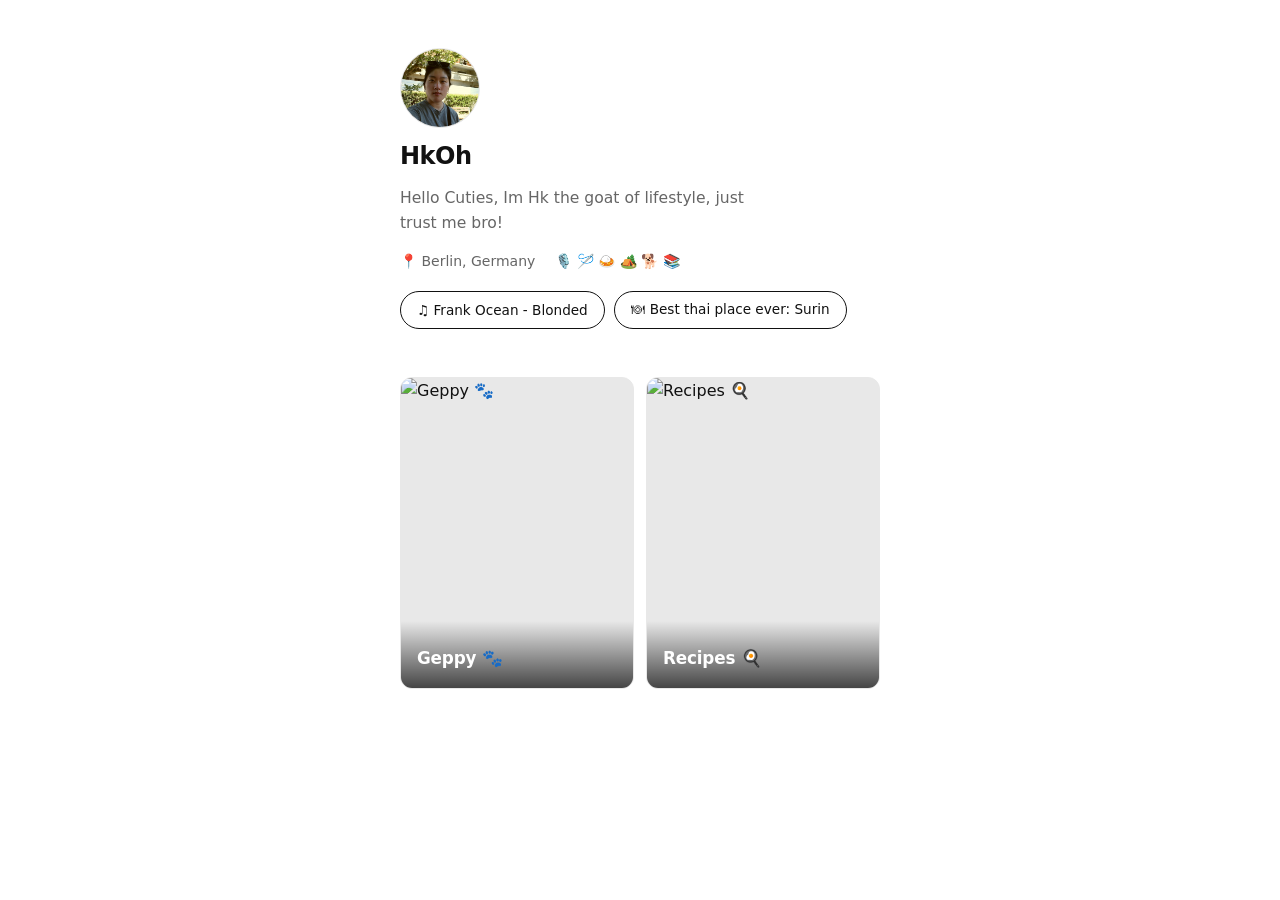
==== index.html @ 13f1b13f "Initial Commit" ====
<!DOCTYPE html>
<html lang="en">
<head>
  <meta charset="UTF-8" />
  <meta name="viewport" content="width=device-width, initial-scale=1.0" />
  <title>Home</title>
  <link rel="stylesheet" href="style.css" />
</head>
<body>
  <main class="profile-page">
    <section class="profile-card">
      <img id="profile-photo" class="profile-photo" src="" alt="Profile photo" />
      <h1 id="profile-name"></h1>
      <p id="profile-bio"></p>
      <div class="profile-meta">
        <span id="profile-location" class="meta-item"></span>
        <span id="profile-activities" class="meta-item"></span>
      </div>
      <div class="profile-actions">
        <button id="music-btn" class="btn-outline" aria-label="Play music preview">
          <span id="music-label"></span>
          <audio id="music-audio"></audio>
        </button>
        <a id="restaurant-link" class="btn-outline" target="_blank" rel="noopener noreferrer"></a>
      </div>
    </section>

    <section class="nav-cards">
      <a id="geppy-card" class="nav-card" href="geppy.html">
        <img id="geppy-img" src="" alt="Geppy" />
        <span class="nav-card-label" id="geppy-label"></span>
      </a>
      <a id="recipes-card" class="nav-card" href="recipes.html">
        <img id="recipes-img" src="" alt="Recipes" />
        <span class="nav-card-label" id="recipes-label"></span>
      </a>
    </section>
  </main>

  <script src="main.js"></script>
</body>
</html>
---- style.css ----
/* =============================================
   RESET & BASE
   ============================================= */
*, *::before, *::after { box-sizing: border-box; margin: 0; padding: 0; }

:root {
  --black: #111111;
  --white: #ffffff;
  --gray-100: #f5f5f5;
  --gray-200: #e8e8e8;
  --gray-400: #aaaaaa;
  --gray-600: #666666;
  --font: 'Inter', system-ui, -apple-system, sans-serif;
  --radius: 12px;
  --radius-sm: 6px;
  --transition: 0.18s ease;
}

html { font-size: 16px; -webkit-text-size-adjust: 100%; }

body {
  font-family: var(--font);
  background: var(--white);
  color: var(--black);
  line-height: 1.6;
  min-height: 100vh;
}

img { display: block; width: 100%; height: auto; }

a { color: inherit; text-decoration: none; }

/* =============================================
   PROFILE PAGE
   ============================================= */
.profile-page {
  max-width: 520px;
  margin: 0 auto;
  padding: 3rem 1.25rem 4rem;
  display: flex;
  flex-direction: column;
  gap: 3rem;
}

.profile-card {
  display: flex;
  flex-direction: column;
  align-items: flex-start;
  gap: 0.9rem;
}

.profile-photo {
  width: 80px;
  height: 80px;
  border-radius: 50%;
  object-fit: cover;
  background: var(--gray-200);
  border: 1.5px solid var(--gray-200);
}

.profile-card h1 {
  font-size: 1.5rem;
  font-weight: 600;
  letter-spacing: -0.02em;
  line-height: 1.2;
}

.profile-card p {
  font-size: 0.975rem;
  color: var(--gray-600);
  max-width: 380px;
}

.profile-meta {
  display: flex;
  flex-wrap: wrap;
  gap: 0.5rem 1.25rem;
  font-size: 0.875rem;
  color: var(--gray-600);
}

.meta-item { display: flex; align-items: center; gap: 0.35rem; }

.profile-actions {
  display: flex;
  flex-wrap: wrap;
  gap: 0.6rem;
  margin-top: 0.25rem;
}

.btn-outline {
  display: inline-flex;
  align-items: center;
  gap: 0.4rem;
  padding: 0.45rem 1rem;
  border: 1.5px solid var(--black);
  border-radius: 2rem;
  font-size: 0.85rem;
  font-family: var(--font);
  font-weight: 500;
  background: transparent;
  color: var(--black);
  cursor: pointer;
  transition: background var(--transition), color var(--transition);
  text-decoration: none;
}
.btn-outline:hover { background: var(--black); color: var(--white); }
.btn-outline.playing { background: var(--black); color: var(--white); }

/* =============================================
   NAV CARDS (index page bottom section)
   ============================================= */
.nav-cards {
  display: grid;
  grid-template-columns: 1fr 1fr;
  gap: 0.75rem;
}

.nav-card {
  position: relative;
  border-radius: var(--radius);
  overflow: hidden;
  aspect-ratio: 3 / 4;
  background: var(--gray-200);
  border: 1.5px solid var(--gray-200);
  transition: transform var(--transition), border-color var(--transition);
  display: block;
}
.nav-card:hover { transform: translateY(-2px); border-color: var(--black); }

.nav-card img {
  width: 100%;
  height: 100%;
  object-fit: cover;
  transition: transform 0.3s ease;
}
.nav-card:hover img { transform: scale(1.03); }

.nav-card-label {
  position: absolute;
  bottom: 0; left: 0; right: 0;
  padding: 1.5rem 1rem 1rem;
  background: linear-gradient(to top, rgba(0,0,0,0.7) 0%, transparent 100%);
  color: var(--white);
  font-size: 1.05rem;
  font-weight: 600;
  letter-spacing: -0.01em;
}

/* =============================================
   PAGE HEADER (geppy + recipes pages)
   ============================================= */
.page-header {
  position: sticky;
  top: 0;
  z-index: 10;
  background: rgba(255,255,255,0.92);
  backdrop-filter: blur(8px);
  -webkit-backdrop-filter: blur(8px);
  border-bottom: 1px solid var(--gray-200);
  display: flex;
  align-items: center;
  gap: 1rem;
  padding: 1rem 1.25rem;
}

.page-header h2 {
  font-size: 1rem;
  font-weight: 600;
  letter-spacing: -0.01em;
}

.back-link {
  font-size: 0.875rem;
  color: var(--gray-600);
  transition: color var(--transition);
  white-space: nowrap;
}
.back-link:hover { color: var(--black); }

/* =============================================
   GEPPY MASONRY GRID
   ============================================= */
.gallery-page {
  padding: 1.25rem;
}

.masonry-grid {
  columns: 2;
  column-gap: 0.6rem;
}

.masonry-item {
  break-inside: avoid;
  margin-bottom: 0.6rem;
  cursor: pointer;
  border-radius: var(--radius-sm);
  overflow: hidden;
  background: var(--gray-100);
  border: 1px solid var(--gray-200);
  transition: transform var(--transition);
  position: relative;
}
.masonry-item:hover { transform: scale(1.015); }

.masonry-item img {
  width: 100%;
  height: auto;
  display: block;
}

.masonry-item-info {
  padding: 0.5rem 0.6rem 0.6rem;
  display: flex;
  flex-direction: column;
  gap: 0.1rem;
}

.masonry-item-location {
  font-size: 0.75rem;
  color: var(--gray-600);
}

.masonry-item-date {
  font-size: 0.7rem;
  color: var(--gray-400);
}

/* =============================================
   LIGHTBOX
   ============================================= */
.lightbox {
  display: none;
  position: fixed;
  inset: 0;
  z-index: 100;
  background: rgba(10,10,10,0.92);
  align-items: center;
  justify-content: center;
  padding: 1.25rem;
}
.lightbox.open { display: flex; }

.lightbox-close {
  position: absolute;
  top: 1rem; right: 1.25rem;
  background: transparent;
  border: none;
  color: rgba(255,255,255,0.7);
  font-size: 1.4rem;
  cursor: pointer;
  line-height: 1;
  padding: 0.25rem;
  transition: color var(--transition);
}
.lightbox-close:hover { color: var(--white); }

.lightbox-inner {
  max-width: 680px;
  width: 100%;
  display: flex;
  flex-direction: column;
  gap: 0.75rem;
}

.lightbox-inner img {
  border-radius: var(--radius-sm);
  max-height: 78vh;
  width: 100%;
  object-fit: contain;
  background: #1a1a1a;
}

.lightbox-info {
  display: flex;
  justify-content: space-between;
  align-items: flex-end;
  gap: 1rem;
}

.lightbox-info span {
  font-size: 0.85rem;
  color: rgba(255,255,255,0.65);
}

/* =============================================
   RECIPES GRID
   ============================================= */
.recipes-page {
  padding: 1.25rem;
}

.recipe-grid {
  display: grid;
  grid-template-columns: repeat(auto-fill, minmax(160px, 1fr));
  gap: 0.75rem;
}

.recipe-card {
  cursor: pointer;
  border-radius: var(--radius);
  overflow: hidden;
  border: 1.5px solid var(--gray-200);
  background: var(--white);
  transition: transform var(--transition), border-color var(--transition);
}
.recipe-card:hover { transform: translateY(-2px); border-color: var(--black); }

.recipe-card-thumb {
  aspect-ratio: 4 / 3;
  overflow: hidden;
  background: var(--gray-100);
}

.recipe-card-thumb img {
  width: 100%;
  height: 100%;
  object-fit: cover;
  transition: transform 0.3s ease;
}
.recipe-card:hover .recipe-card-thumb img { transform: scale(1.04); }

.recipe-card-body {
  padding: 0.65rem 0.75rem 0.75rem;
}

.recipe-card-title {
  font-size: 0.875rem;
  font-weight: 600;
  line-height: 1.3;
  letter-spacing: -0.01em;
}

.recipe-card-tags {
  display: flex;
  flex-wrap: wrap;
  gap: 0.3rem;
  margin-top: 0.4rem;
}

.tag {
  font-size: 0.7rem;
  padding: 0.15rem 0.45rem;
  border: 1px solid var(--gray-200);
  border-radius: 2rem;
  color: var(--gray-600);
  background: var(--gray-100);
}

/* =============================================
   RECIPE MODAL
   ============================================= */
.recipe-modal-inner {
  max-width: 720px;
  width: 100%;
  max-height: 90vh;
  overflow-y: auto;
  background: var(--white);
  border-radius: var(--radius);
  display: flex;
  flex-direction: column;
}

.recipe-modal-inner img {
  width: 100%;
  aspect-ratio: 16 / 7;
  object-fit: cover;
  flex-shrink: 0;
}

.recipe-modal-content {
  padding: 1.5rem;
  display: flex;
  flex-direction: column;
  gap: 0.9rem;
}

.recipe-modal-content h2 {
  font-size: 1.4rem;
  font-weight: 700;
  letter-spacing: -0.02em;
  line-height: 1.2;
}

.modal-description {
  font-size: 0.9rem;
  color: var(--gray-600);
  line-height: 1.6;
}

.recipe-tags { display: flex; flex-wrap: wrap; gap: 0.35rem; }

.recipe-columns {
  display: grid;
  grid-template-columns: 1fr 1.6fr;
  gap: 1.5rem;
  margin-top: 0.25rem;
}

.recipe-columns h3 {
  font-size: 0.75rem;
  font-weight: 600;
  text-transform: uppercase;
  letter-spacing: 0.08em;
  color: var(--gray-400);
  margin-bottom: 0.6rem;
}

.recipe-columns ul,
.recipe-columns ol {
  padding-left: 1.1rem;
  display: flex;
  flex-direction: column;
  gap: 0.35rem;
  font-size: 0.875rem;
  color: var(--gray-600);
}

.recipe-columns li { line-height: 1.5; }

/* =============================================
   RESPONSIVE
   ============================================= */
@media (min-width: 640px) {
  .masonry-grid { columns: 3; }
  .recipe-grid { grid-template-columns: repeat(auto-fill, minmax(200px, 1fr)); }
}

@media (min-width: 1024px) {
  .masonry-grid { columns: 4; }
  .recipe-grid { grid-template-columns: repeat(auto-fill, minmax(220px, 1fr)); }
}

@media (max-width: 480px) {
  .nav-cards { grid-template-columns: 1fr 1fr; gap: 0.5rem; }
  .recipe-columns { grid-template-columns: 1fr; }
  .profile-page { padding: 2rem 1rem 3rem; }
}
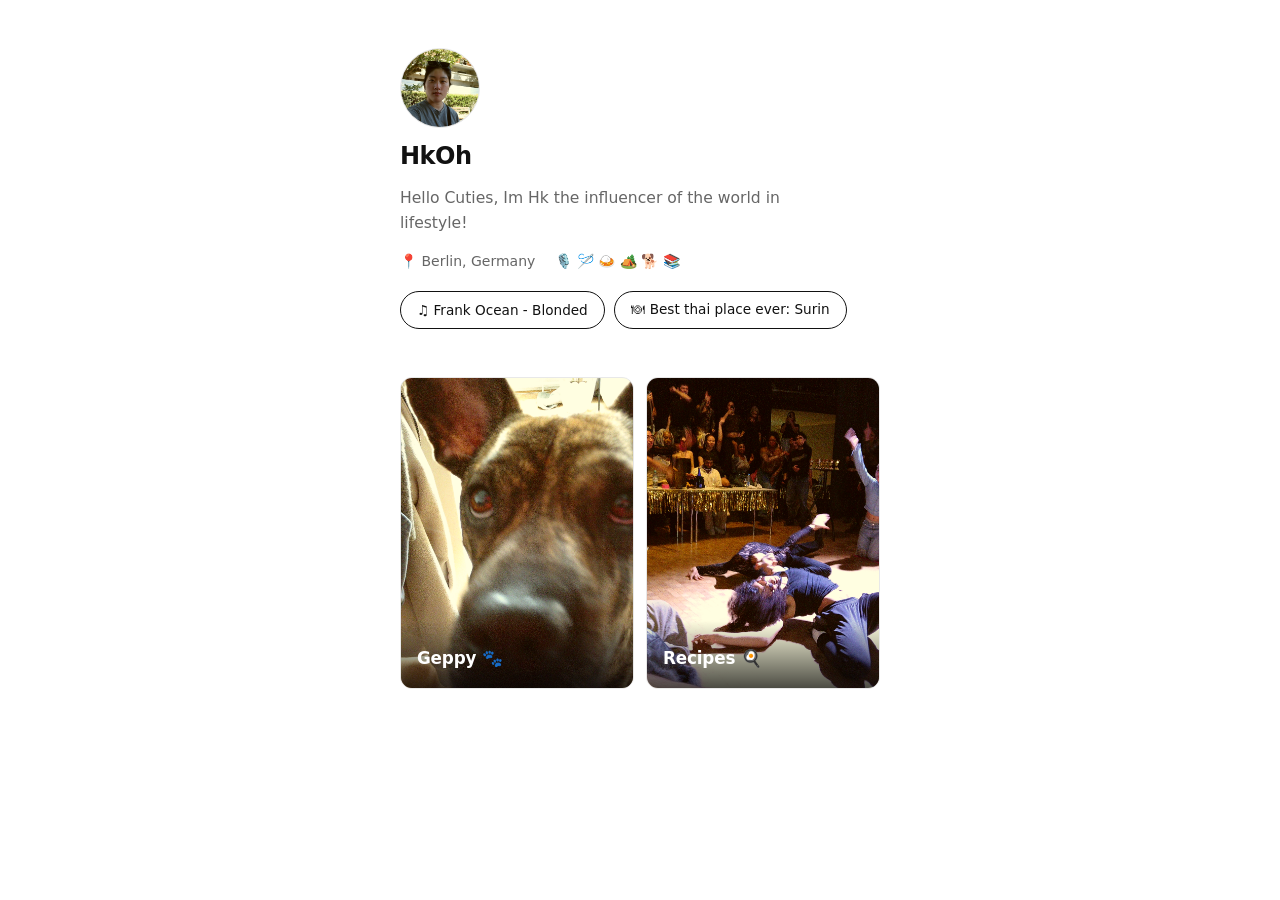
==== commit 8d16c395: "Add favicon, change text" ====
--- a/index.html
+++ b/index.html
@@ -3,8 +3,9 @@
 <head>
   <meta charset="UTF-8" />
   <meta name="viewport" content="width=device-width, initial-scale=1.0" />
-  <title>Home</title>
+  <title>HkOh</title>
   <link rel="stylesheet" href="style.css" />
+  <link rel="icon" type="image/svg" href="data/favicon.svg">
 </head>
 <body>
   <main class="profile-page">
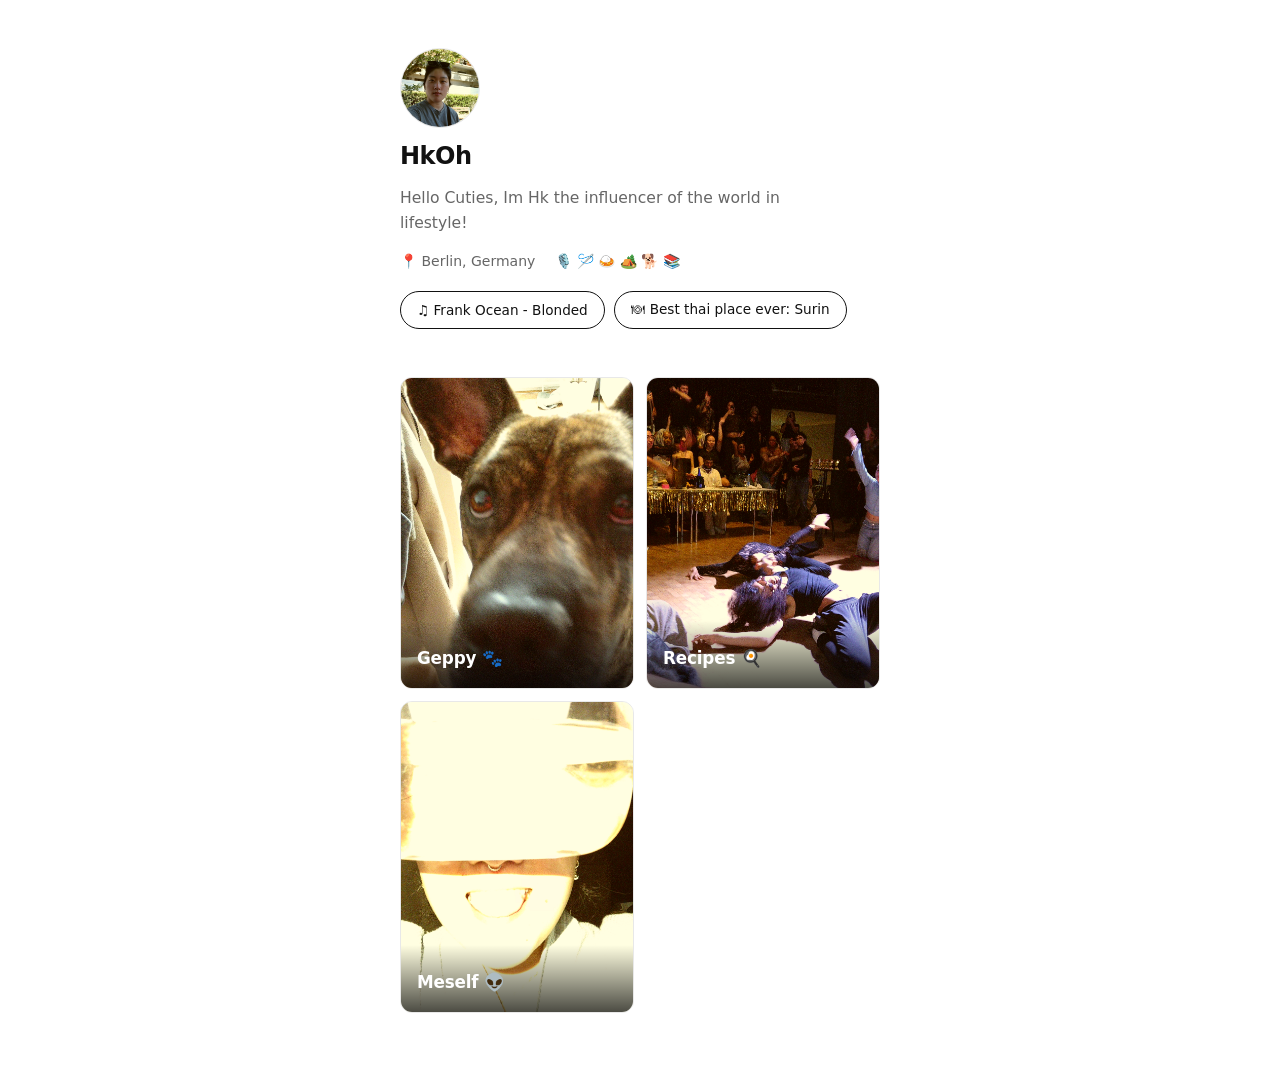
==== commit d4146187: "new folder Meself" ====
--- a/index.html
+++ b/index.html
@@ -35,6 +35,10 @@
         <img id="recipes-img" src="" alt="Recipes" />
         <span class="nav-card-label" id="recipes-label"></span>
       </a>
+        <a id="meself-card" class="nav-card" href="meself.html">
+        <img id="meself-img" src="" alt="Meself" />
+        <span class="nav-card-label" id="meself-label"></span>
+      </a>
     </section>
   </main>
 
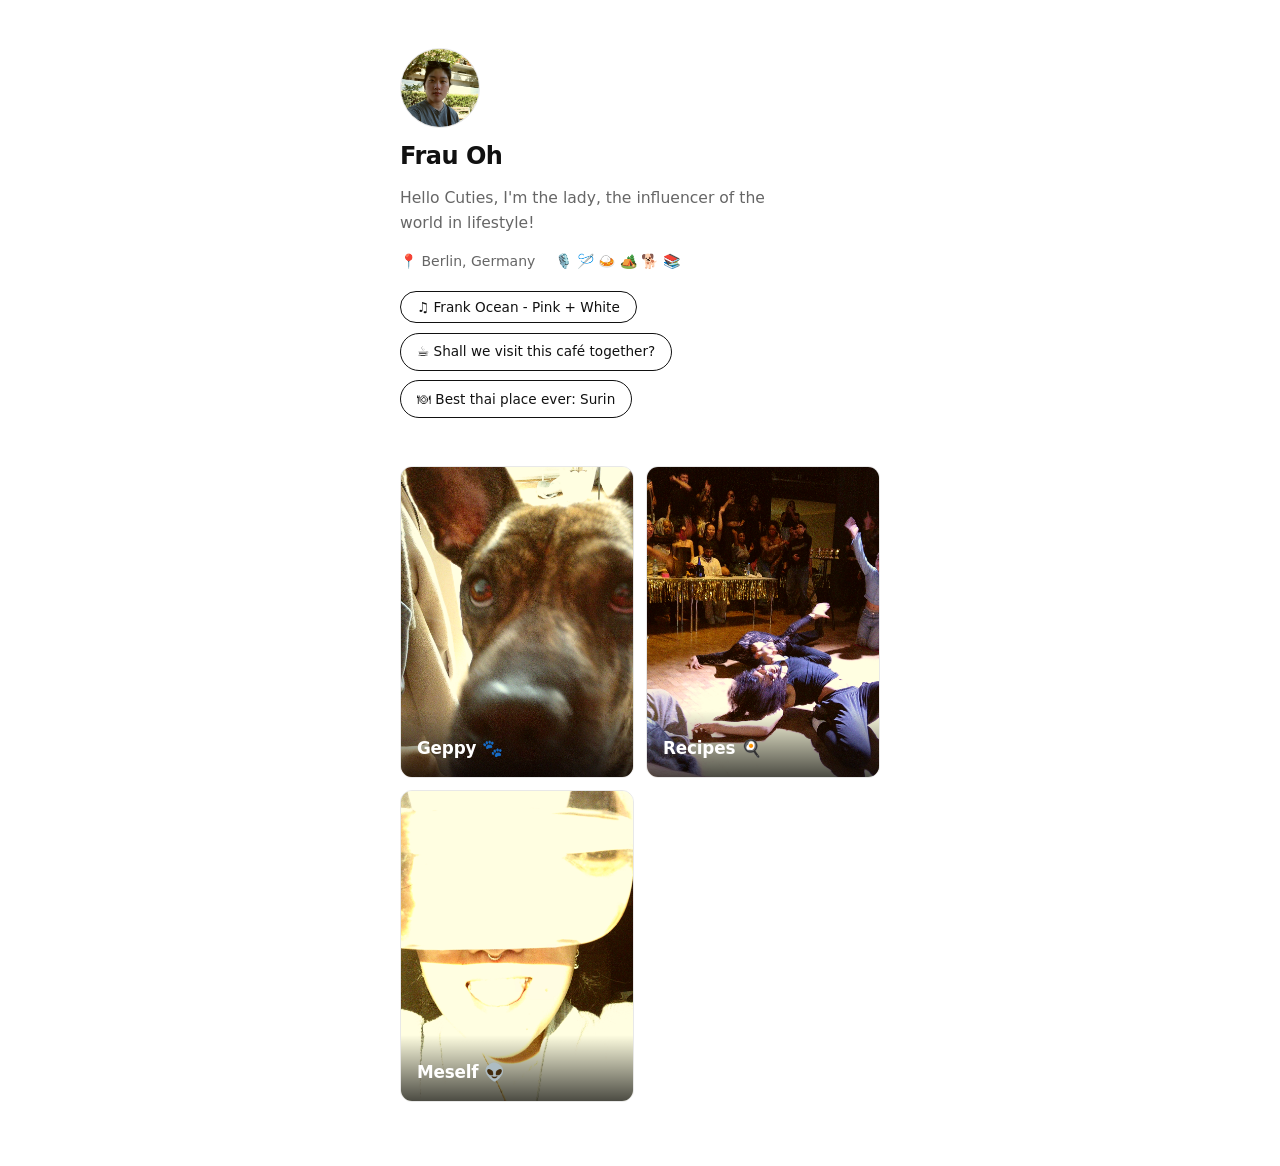
==== commit 03195038: "new banner" ====
--- a/index.html
+++ b/index.html
@@ -22,6 +22,7 @@
           <span id="music-label"></span>
           <audio id="music-audio"></audio>
         </button>
+        <a id="cafe-link" class="btn-outline" target="_blank" rel="noopener noreferrer"></a>
         <a id="restaurant-link" class="btn-outline" target="_blank" rel="noopener noreferrer"></a>
       </div>
     </section>
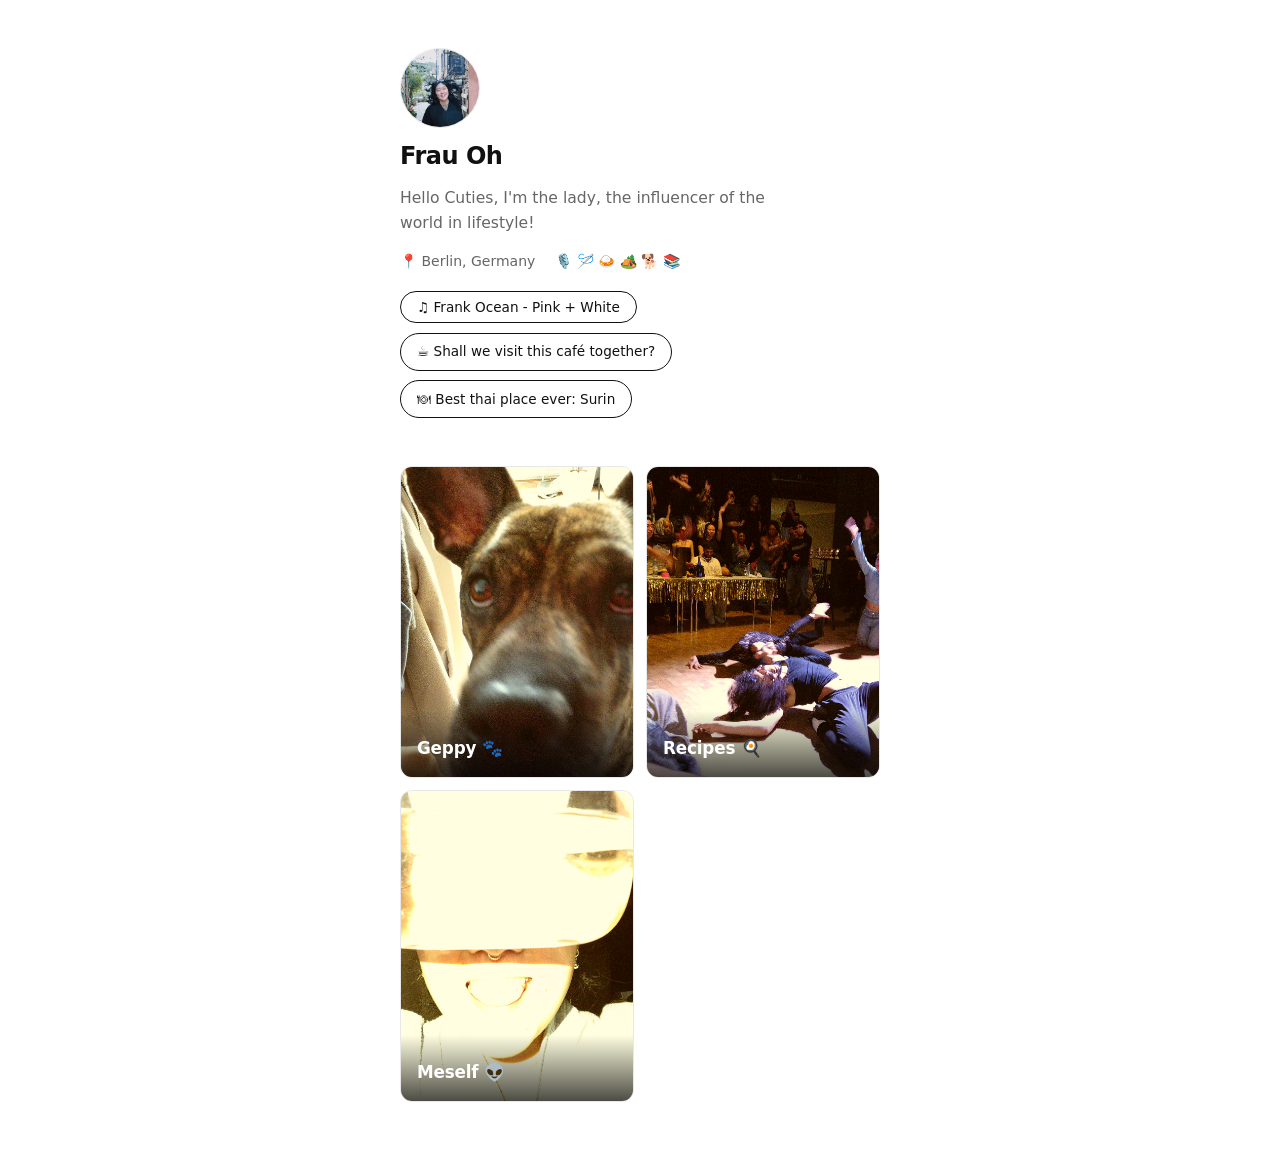
==== commit 210c73bd: "new tab name" ====
--- a/index.html
+++ b/index.html
@@ -3,7 +3,7 @@
 <head>
   <meta charset="UTF-8" />
   <meta name="viewport" content="width=device-width, initial-scale=1.0" />
-  <title>HkOh</title>
+  <title>Frau Oh</title>
   <link rel="stylesheet" href="style.css" />
   <link rel="icon" type="image/svg" href="data/favicon.svg">
 </head>
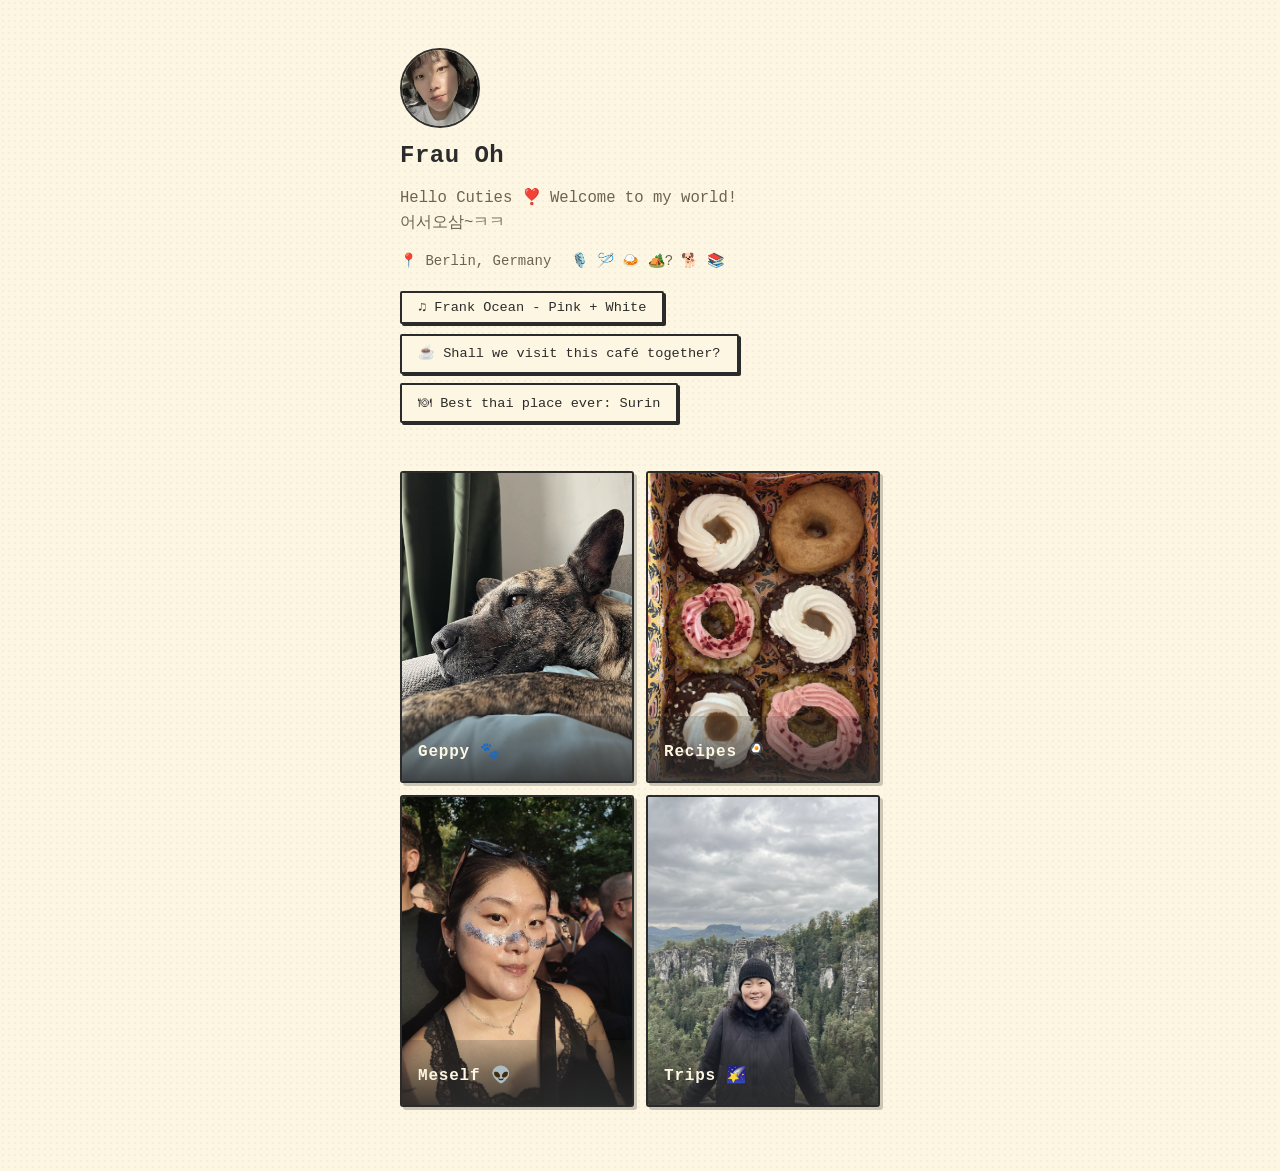
==== commit e33c1440: "back button" ====
--- a/index.html
+++ b/index.html
@@ -40,6 +40,10 @@
         <img id="meself-img" src="" alt="Meself" />
         <span class="nav-card-label" id="meself-label"></span>
       </a>
+        <a id="trips-card" class="nav-card" href="trips.html">
+        <img id="trips-img" src="" alt="Trips" />
+        <span class="nav-card-label" id="trips-label"></span>
+      </a>
     </section>
   </main>
 
--- a/style.css
+++ b/style.css
@@ -3,17 +3,29 @@
    ============================================= */
 *, *::before, *::after { box-sizing: border-box; margin: 0; padding: 0; }
 
+/* =============================================
+   RETRO THEME VARIABLES
+   ============================================= */
 :root {
-  --black: #111111;
-  --white: #ffffff;
-  --gray-100: #f5f5f5;
-  --gray-200: #e8e8e8;
-  --gray-400: #aaaaaa;
-  --gray-600: #666666;
-  --font: 'Inter', system-ui, -apple-system, sans-serif;
-  --radius: 12px;
-  --radius-sm: 6px;
-  --transition: 0.18s ease;
+  --black: #2b2b2b;
+  --white: #fdf6e3;
+
+  --gray-100: #f4ecd8;
+  --gray-200: #e6dcc6;
+  --gray-400: #b7a98a;
+  --gray-600: #6e6251;
+
+  --yellow: #f4c430;
+  --blue: #3a4f7a;
+  --red: #c44536;
+  --green: #6a8f5b;
+
+  --font: 'IBM Plex Sans', 'Courier New', monospace;
+
+  --radius: 6px;
+  --radius-sm: 3px;
+
+  --transition: 0.15s ease;
 }
 
 html { font-size: 16px; -webkit-text-size-adjust: 100%; }
@@ -24,9 +36,23 @@
   color: var(--black);
   line-height: 1.6;
   min-height: 100vh;
-}
-
-img { display: block; width: 100%; height: auto; }
+
+  /* subtle paper texture */
+  background-image: radial-gradient(rgba(0,0,0,0.03) 1px, transparent 1px);
+  background-size: 6px 6px;
+}
+
+h1, h2, h3 {
+  font-family: 'Courier New', monospace;
+  letter-spacing: 0.02em;
+}
+
+img {
+  display: block;
+  width: 100%;
+  height: auto;
+  filter: sepia(0.15) contrast(0.95) saturate(0.85);
+}
 
 a { color: inherit; text-decoration: none; }
 
@@ -40,6 +66,10 @@
   display: flex;
   flex-direction: column;
   gap: 3rem;
+}
+
+#profile-bio {
+  white-space: pre-line;
 }
 
 .profile-card {
@@ -55,13 +85,12 @@
   border-radius: 50%;
   object-fit: cover;
   background: var(--gray-200);
-  border: 1.5px solid var(--gray-200);
+  border: 2px solid var(--black);
 }
 
 .profile-card h1 {
   font-size: 1.5rem;
   font-weight: 600;
-  letter-spacing: -0.02em;
   line-height: 1.2;
 }
 
@@ -88,27 +117,45 @@
   margin-top: 0.25rem;
 }
 
+/* =============================================
+   BUTTONS (RETRO STYLE)
+   ============================================= */
 .btn-outline {
   display: inline-flex;
   align-items: center;
   gap: 0.4rem;
   padding: 0.45rem 1rem;
-  border: 1.5px solid var(--black);
-  border-radius: 2rem;
+
+  border: 2px solid var(--black);
+  border-radius: 2px;
+
   font-size: 0.85rem;
   font-family: var(--font);
   font-weight: 500;
-  background: transparent;
+
+  background: var(--white);
   color: var(--black);
+
   cursor: pointer;
-  transition: background var(--transition), color var(--transition);
-  text-decoration: none;
-}
-.btn-outline:hover { background: var(--black); color: var(--white); }
-.btn-outline.playing { background: var(--black); color: var(--white); }
-
-/* =============================================
-   NAV CARDS (index page bottom section)
+
+  box-shadow: 2px 2px 0 var(--black);
+  transition: all var(--transition);
+}
+
+.btn-outline:hover {
+  background: var(--yellow);
+  color: var(--black);
+  transform: translate(1px, 1px);
+  box-shadow: 1px 1px 0 var(--black);
+}
+
+.btn-outline.playing {
+  background: var(--black);
+  color: var(--white);
+}
+
+/* =============================================
+   NAV CARDS
    ============================================= */
 .nav-cards {
   display: grid;
@@ -118,46 +165,57 @@
 
 .nav-card {
   position: relative;
-  border-radius: var(--radius);
+  border-radius: var(--radius-sm);
   overflow: hidden;
   aspect-ratio: 3 / 4;
+
   background: var(--gray-200);
-  border: 1.5px solid var(--gray-200);
-  transition: transform var(--transition), border-color var(--transition);
-  display: block;
-}
-.nav-card:hover { transform: translateY(-2px); border-color: var(--black); }
+  border: 2px solid var(--black);
+  box-shadow: 3px 3px 0 rgba(0,0,0,0.2);
+
+  transition: all var(--transition);
+}
+
+.nav-card:hover {
+  transform: translate(2px, 2px);
+  box-shadow: 1px 1px 0 rgba(0,0,0,0.25);
+}
 
 .nav-card img {
   width: 100%;
   height: 100%;
   object-fit: cover;
-  transition: transform 0.3s ease;
-}
-.nav-card:hover img { transform: scale(1.03); }
+}
 
 .nav-card-label {
   position: absolute;
   bottom: 0; left: 0; right: 0;
   padding: 1.5rem 1rem 1rem;
-  background: linear-gradient(to top, rgba(0,0,0,0.7) 0%, transparent 100%);
+
+  font-family: 'Courier New', monospace;
+  font-weight: 700;
+  letter-spacing: 0.05em;
+
+  background: linear-gradient(
+    to top,
+    rgba(43,43,43,0.85),
+    rgba(43,43,43,0.2)
+  );
+
   color: var(--white);
-  font-size: 1.05rem;
-  font-weight: 600;
-  letter-spacing: -0.01em;
-}
-
-/* =============================================
-   PAGE HEADER (geppy + recipes pages)
+}
+
+/* =============================================
+   PAGE HEADER
    ============================================= */
 .page-header {
   position: sticky;
   top: 0;
   z-index: 10;
-  background: rgba(255,255,255,0.92);
-  backdrop-filter: blur(8px);
-  -webkit-backdrop-filter: blur(8px);
-  border-bottom: 1px solid var(--gray-200);
+
+  background: var(--gray-200);
+  border-bottom: 2px solid var(--black);
+
   display: flex;
   align-items: center;
   gap: 1rem;
@@ -167,23 +225,18 @@
 .page-header h2 {
   font-size: 1rem;
   font-weight: 600;
-  letter-spacing: -0.01em;
 }
 
 .back-link {
   font-size: 0.875rem;
   color: var(--gray-600);
-  transition: color var(--transition);
-  white-space: nowrap;
 }
 .back-link:hover { color: var(--black); }
 
 /* =============================================
-   GEPPY MASONRY GRID
-   ============================================= */
-.gallery-page {
-  padding: 1.25rem;
-}
+   MASONRY GRID
+   ============================================= */
+.gallery-page { padding: 1.25rem; }
 
 .masonry-grid {
   columns: 2;
@@ -193,27 +246,23 @@
 .masonry-item {
   break-inside: avoid;
   margin-bottom: 0.6rem;
-  cursor: pointer;
+
   border-radius: var(--radius-sm);
   overflow: hidden;
+
   background: var(--gray-100);
-  border: 1px solid var(--gray-200);
+  border: 2px solid var(--black);
+  box-shadow: 3px 3px 0 rgba(0,0,0,0.2);
+
   transition: transform var(--transition);
-  position: relative;
-}
-.masonry-item:hover { transform: scale(1.015); }
-
-.masonry-item img {
-  width: 100%;
-  height: auto;
-  display: block;
+}
+
+.masonry-item:hover {
+  transform: translate(2px, 2px);
 }
 
 .masonry-item-info {
-  padding: 0.5rem 0.6rem 0.6rem;
-  display: flex;
-  flex-direction: column;
-  gap: 0.1rem;
+  padding: 0.5rem 0.6rem;
 }
 
 .masonry-item-location {
@@ -234,7 +283,7 @@
   position: fixed;
   inset: 0;
   z-index: 100;
-  background: rgba(10,10,10,0.92);
+  background: rgba(20,20,20,0.95);
   align-items: center;
   justify-content: center;
   padding: 1.25rem;
@@ -244,51 +293,36 @@
 .lightbox-close {
   position: absolute;
   top: 1rem; right: 1.25rem;
-  background: transparent;
+  background: none;
   border: none;
-  color: rgba(255,255,255,0.7);
+  color: var(--white);
   font-size: 1.4rem;
   cursor: pointer;
-  line-height: 1;
-  padding: 0.25rem;
-  transition: color var(--transition);
-}
-.lightbox-close:hover { color: var(--white); }
+}
 
 .lightbox-inner {
   max-width: 680px;
   width: 100%;
-  display: flex;
-  flex-direction: column;
-  gap: 0.75rem;
 }
 
 .lightbox-inner img {
   border-radius: var(--radius-sm);
   max-height: 78vh;
-  width: 100%;
   object-fit: contain;
-  background: #1a1a1a;
 }
 
 .lightbox-info {
   display: flex;
   justify-content: space-between;
-  align-items: flex-end;
-  gap: 1rem;
-}
-
-.lightbox-info span {
+  margin-top: 0.5rem;
+  color: var(--gray-400);
   font-size: 0.85rem;
-  color: rgba(255,255,255,0.65);
 }
 
 /* =============================================
    RECIPES GRID
    ============================================= */
-.recipes-page {
-  padding: 1.25rem;
-}
+.recipes-page { padding: 1.25rem; }
 
 .recipe-grid {
   display: grid;
@@ -297,38 +331,33 @@
 }
 
 .recipe-card {
-  cursor: pointer;
-  border-radius: var(--radius);
+  border-radius: var(--radius-sm);
   overflow: hidden;
-  border: 1.5px solid var(--gray-200);
-  background: var(--white);
-  transition: transform var(--transition), border-color var(--transition);
-}
-.recipe-card:hover { transform: translateY(-2px); border-color: var(--black); }
+
+  border: 2px solid var(--black);
+  background: var(--gray-100);
+  box-shadow: 3px 3px 0 rgba(0,0,0,0.2);
+
+  transition: all var(--transition);
+}
+
+.recipe-card:hover {
+  transform: translate(2px, 2px);
+  box-shadow: 1px 1px 0 rgba(0,0,0,0.25);
+}
 
 .recipe-card-thumb {
   aspect-ratio: 4 / 3;
   overflow: hidden;
-  background: var(--gray-100);
-}
-
-.recipe-card-thumb img {
-  width: 100%;
-  height: 100%;
-  object-fit: cover;
-  transition: transform 0.3s ease;
-}
-.recipe-card:hover .recipe-card-thumb img { transform: scale(1.04); }
+}
 
 .recipe-card-body {
-  padding: 0.65rem 0.75rem 0.75rem;
+  padding: 0.65rem 0.75rem;
 }
 
 .recipe-card-title {
   font-size: 0.875rem;
   font-weight: 600;
-  line-height: 1.3;
-  letter-spacing: -0.01em;
 }
 
 .recipe-card-tags {
@@ -338,13 +367,20 @@
   margin-top: 0.4rem;
 }
 
+/* =============================================
+   TAGS
+   ============================================= */
 .tag {
   font-size: 0.7rem;
   padding: 0.15rem 0.45rem;
-  border: 1px solid var(--gray-200);
-  border-radius: 2rem;
-  color: var(--gray-600);
-  background: var(--gray-100);
+
+  border: 1.5px dashed var(--black);
+  border-radius: 2px;
+
+  background: var(--gray-200);
+  color: var(--black);
+
+  font-family: 'Courier New', monospace;
 }
 
 /* =============================================
@@ -355,68 +391,34 @@
   width: 100%;
   max-height: 90vh;
   overflow-y: auto;
+
   background: var(--white);
+  border: 2px solid var(--black);
   border-radius: var(--radius);
-  display: flex;
-  flex-direction: column;
-}
-
-.recipe-modal-inner img {
-  width: 100%;
-  aspect-ratio: 16 / 7;
-  object-fit: cover;
-  flex-shrink: 0;
 }
 
 .recipe-modal-content {
   padding: 1.5rem;
-  display: flex;
-  flex-direction: column;
-  gap: 0.9rem;
-}
-
-.recipe-modal-content h2 {
-  font-size: 1.4rem;
-  font-weight: 700;
-  letter-spacing: -0.02em;
-  line-height: 1.2;
-}
-
-.modal-description {
-  font-size: 0.9rem;
-  color: var(--gray-600);
-  line-height: 1.6;
-}
-
-.recipe-tags { display: flex; flex-wrap: wrap; gap: 0.35rem; }
+}
 
 .recipe-columns {
   display: grid;
   grid-template-columns: 1fr 1.6fr;
   gap: 1.5rem;
-  margin-top: 0.25rem;
 }
 
 .recipe-columns h3 {
   font-size: 0.75rem;
-  font-weight: 600;
   text-transform: uppercase;
-  letter-spacing: 0.08em;
   color: var(--gray-400);
-  margin-bottom: 0.6rem;
 }
 
 .recipe-columns ul,
 .recipe-columns ol {
   padding-left: 1.1rem;
-  display: flex;
-  flex-direction: column;
-  gap: 0.35rem;
   font-size: 0.875rem;
   color: var(--gray-600);
 }
-
-.recipe-columns li { line-height: 1.5; }
 
 /* =============================================
    RESPONSIVE
@@ -435,4 +437,4 @@
   .nav-cards { grid-template-columns: 1fr 1fr; gap: 0.5rem; }
   .recipe-columns { grid-template-columns: 1fr; }
   .profile-page { padding: 2rem 1rem 3rem; }
-}
+}
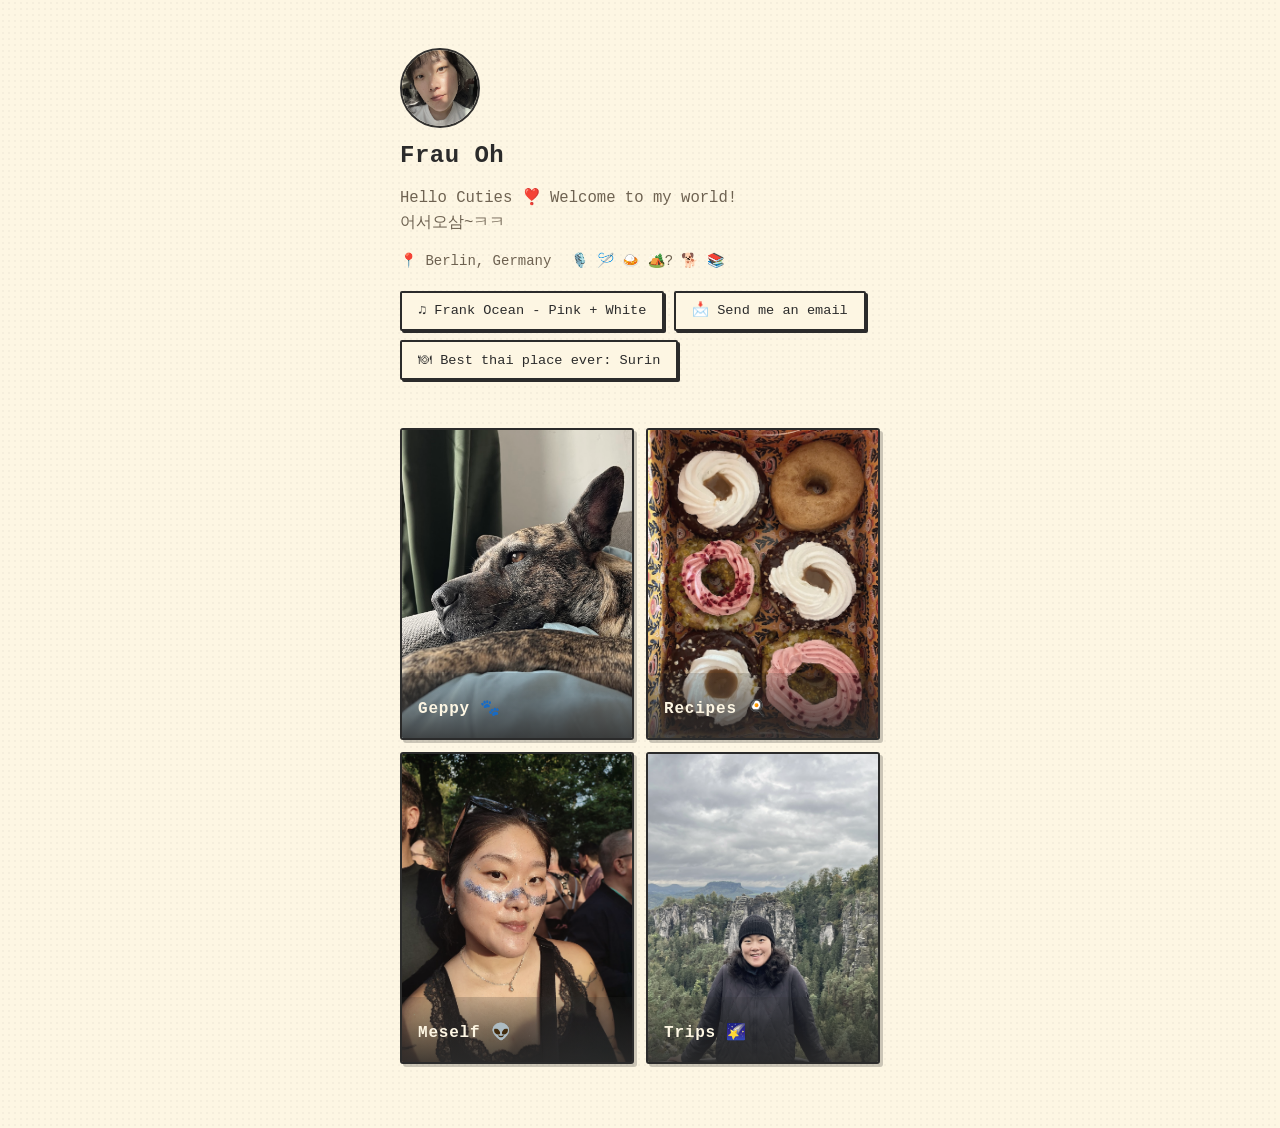
==== commit 02c722f3: "send me an email" ====
--- a/index.html
+++ b/index.html
@@ -22,7 +22,9 @@
           <span id="music-label"></span>
           <audio id="music-audio"></audio>
         </button>
-        <a id="cafe-link" class="btn-outline" target="_blank" rel="noopener noreferrer"></a>
+        <a id="email-link" class="btn-outline" href="mailto:hkohauskr@gmail.com?subject=From%20your%20website&body=Hi!" >
+  📩 Email me
+</a>
         <a id="restaurant-link" class="btn-outline" target="_blank" rel="noopener noreferrer"></a>
       </div>
     </section>
